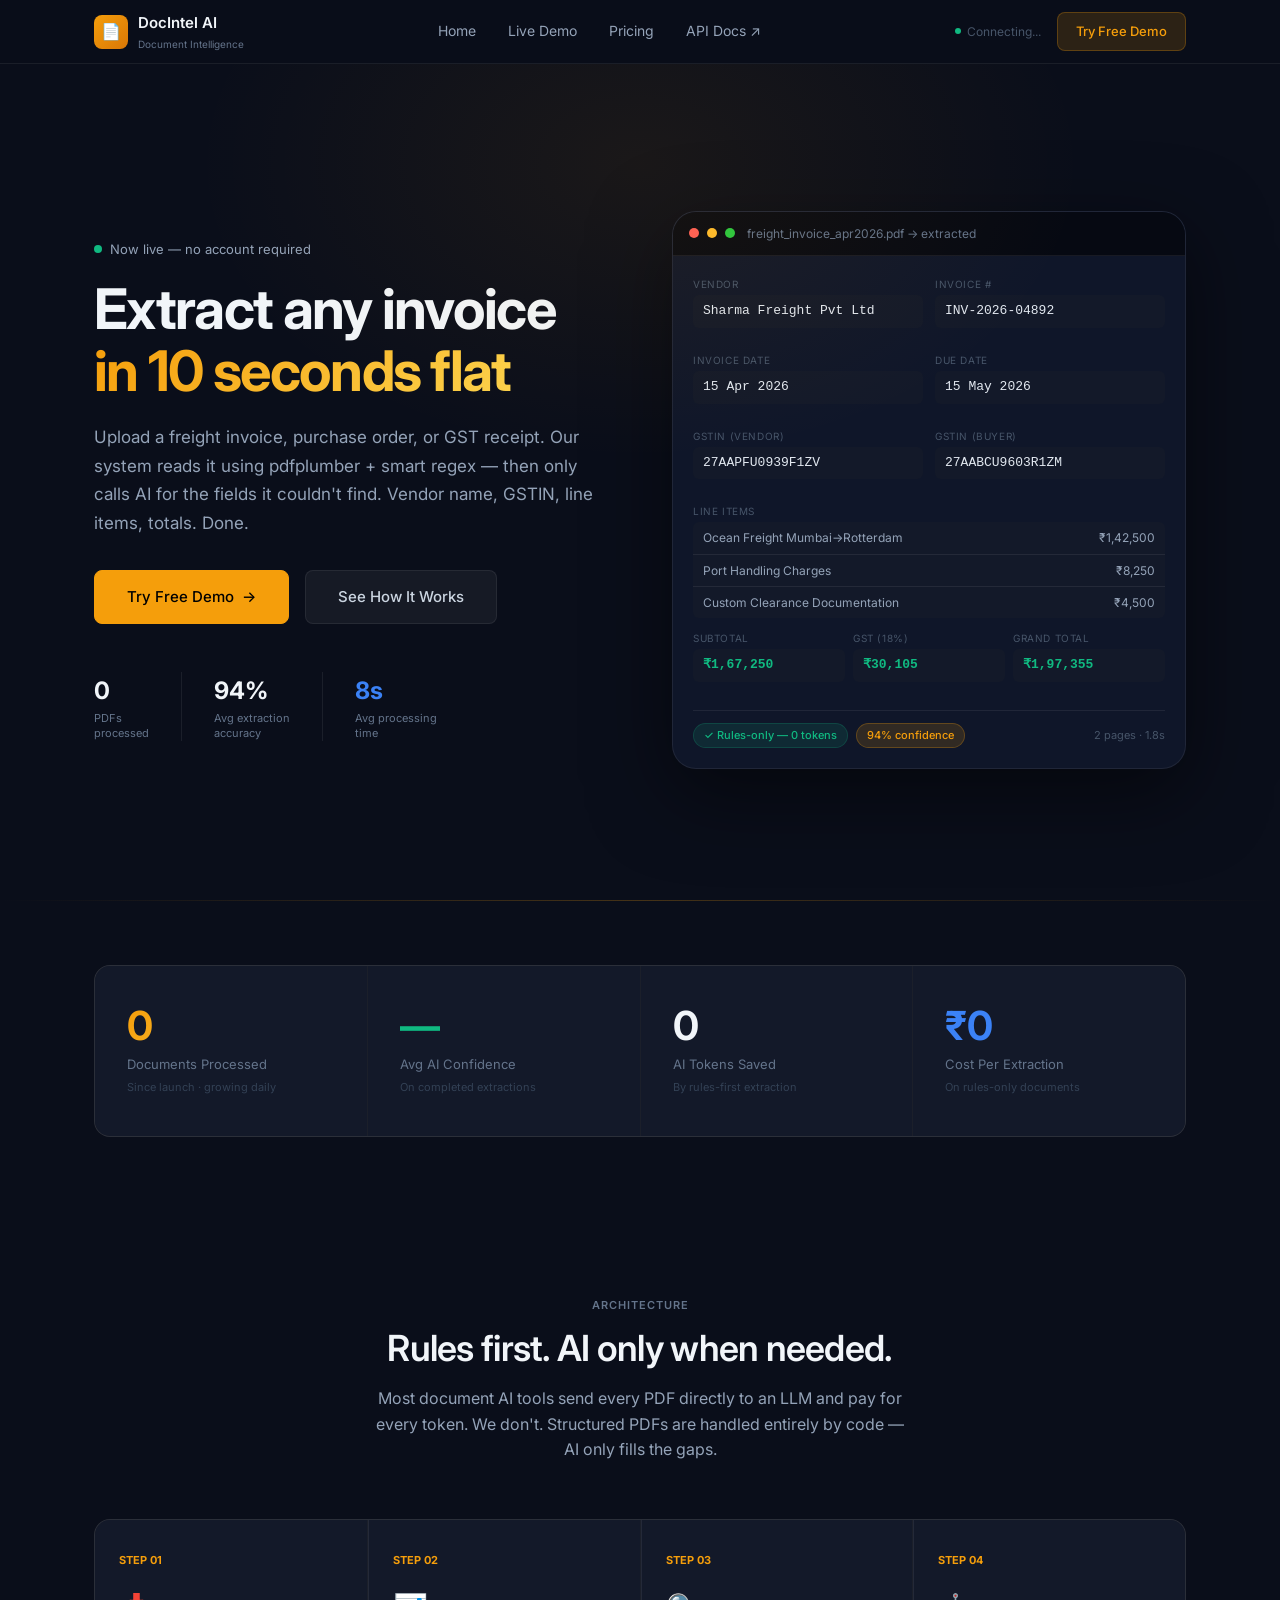
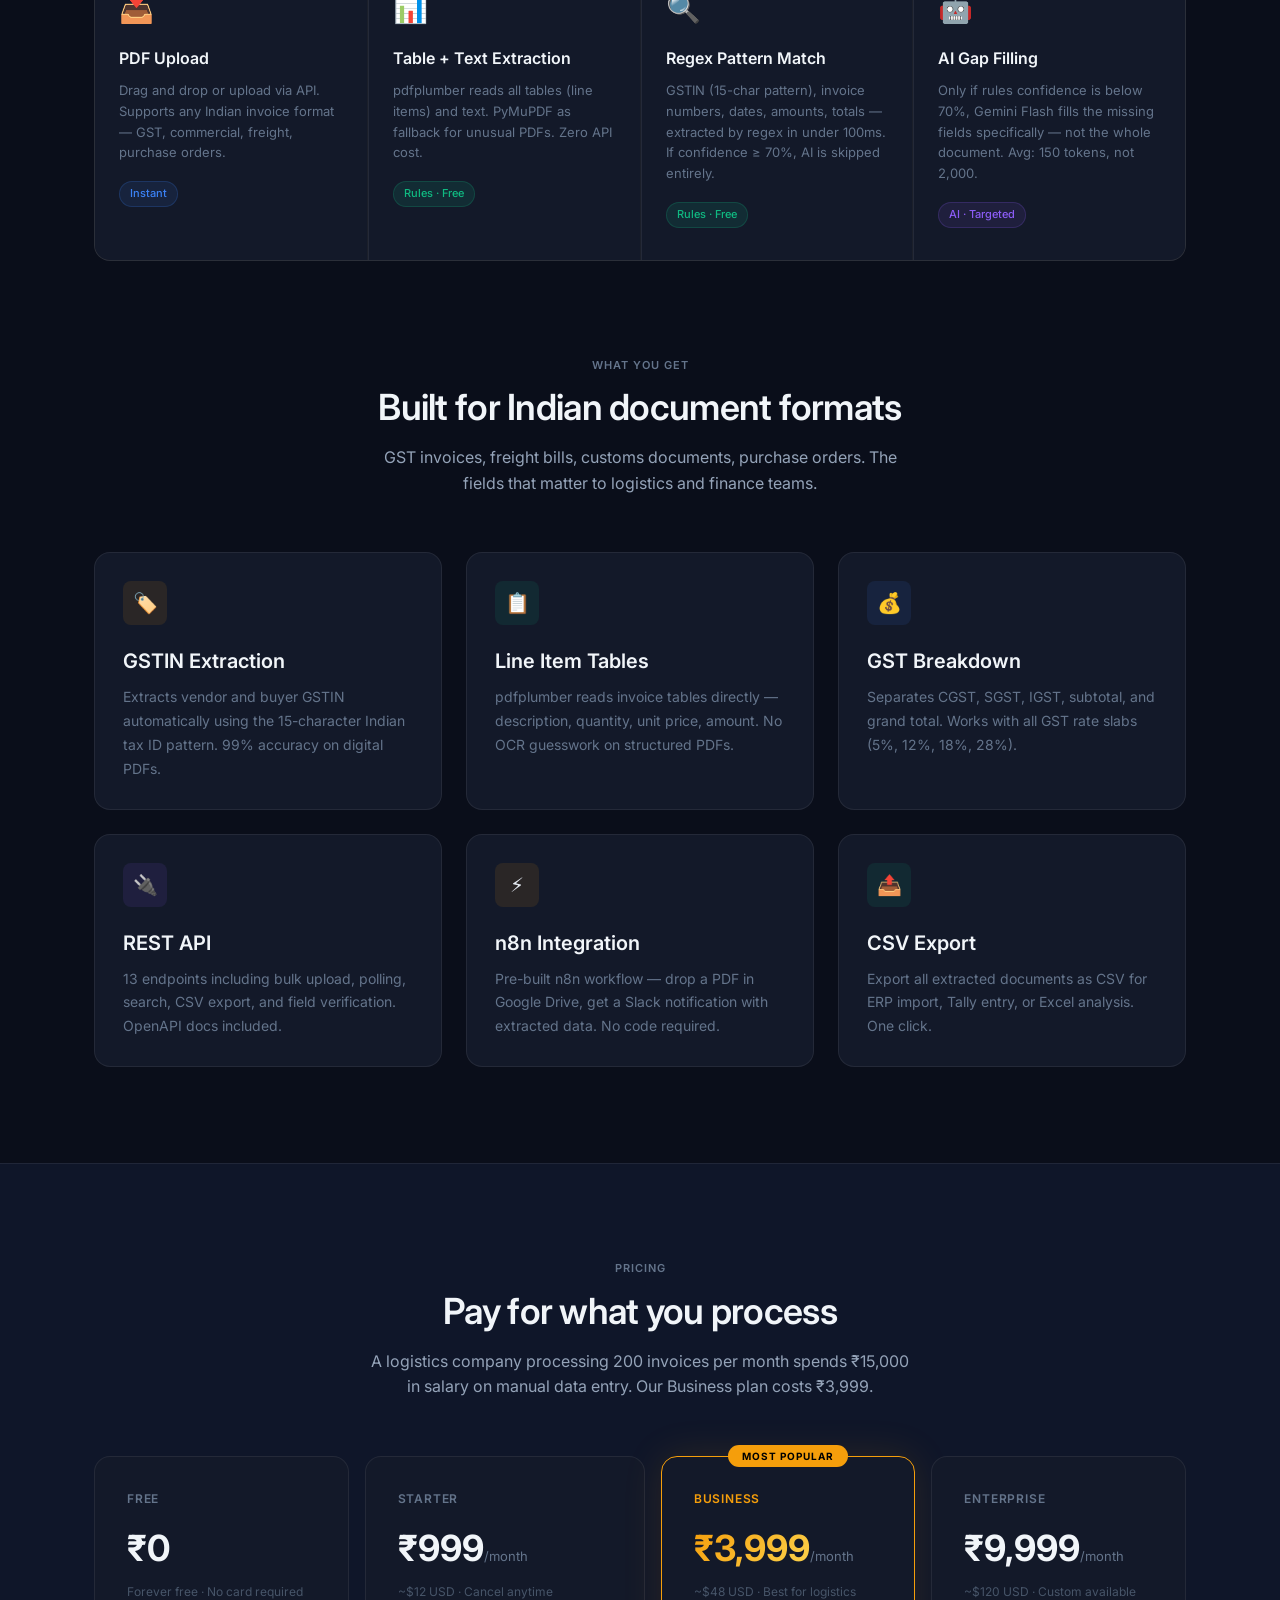
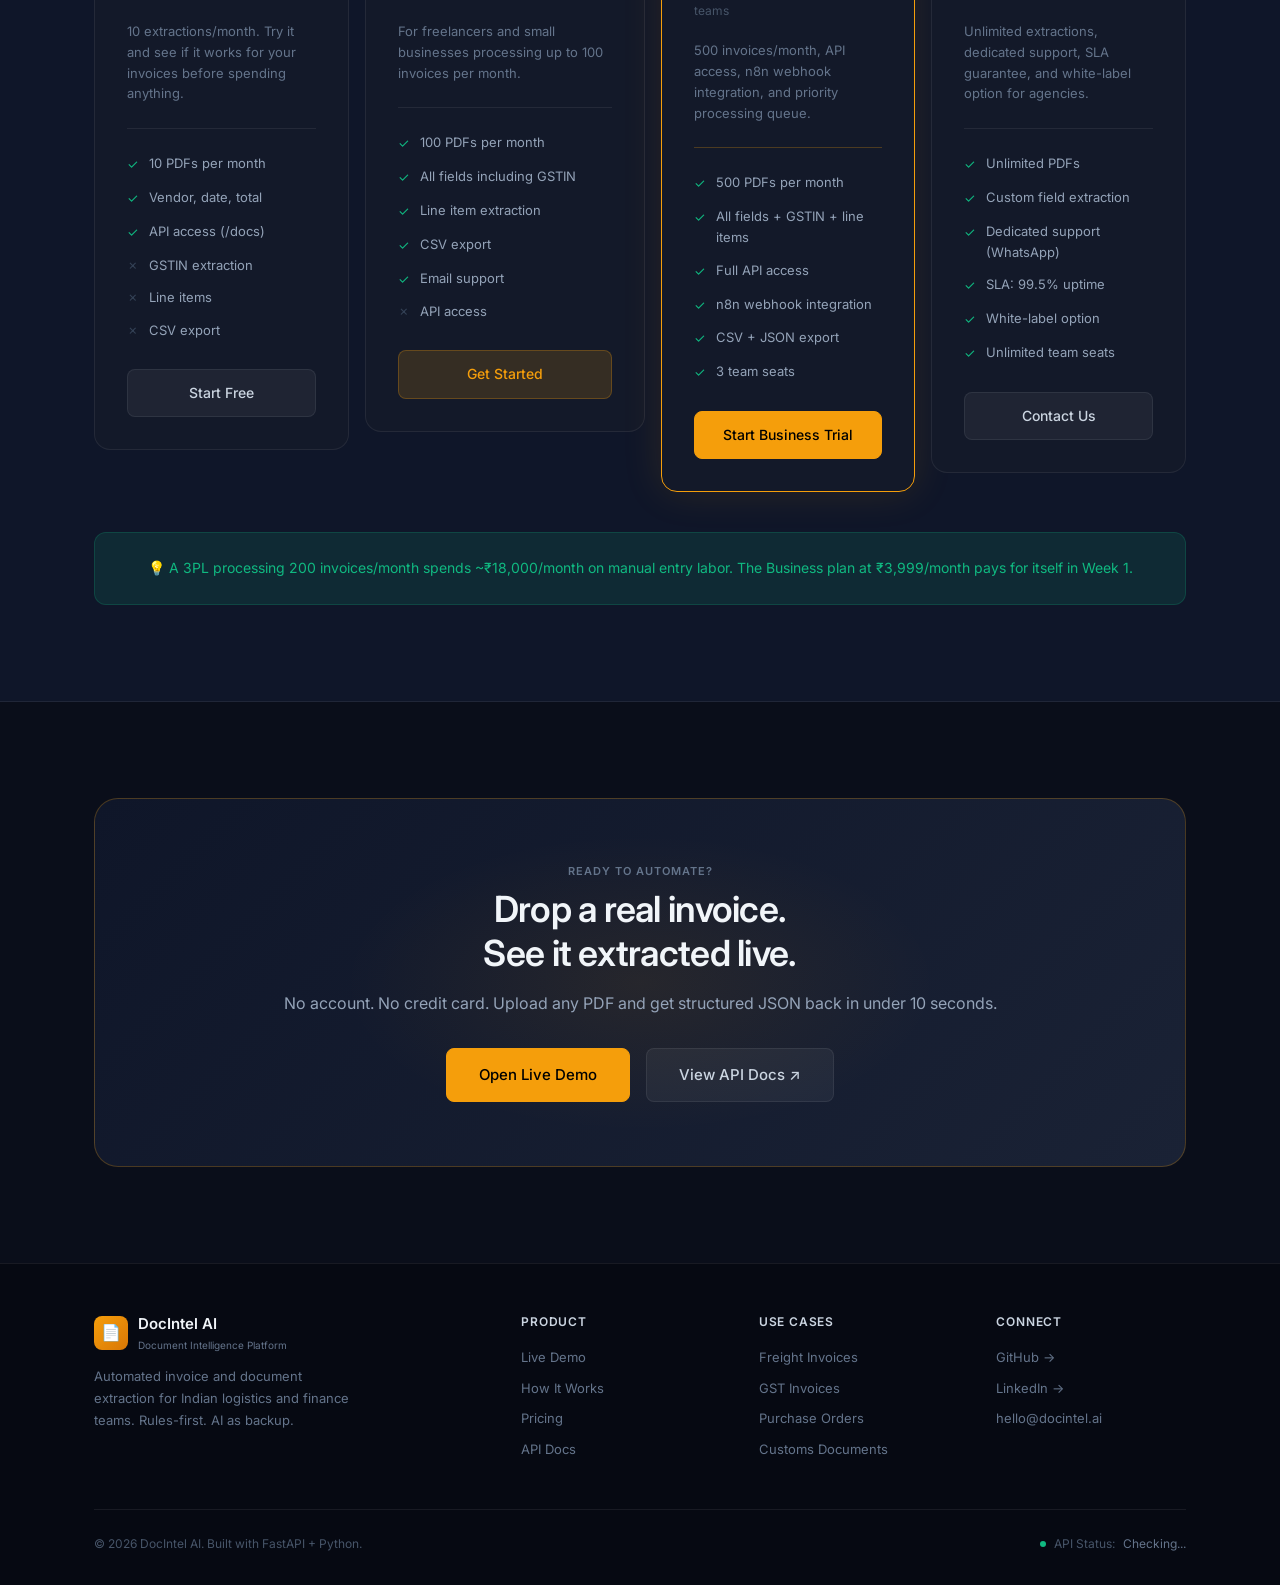
==== index.html @ 55f7cc2c "Initial commit" ====
<!DOCTYPE html>
<html lang="en">
<head>
  <meta charset="UTF-8">
  <meta name="viewport" content="width=device-width, initial-scale=1.0">
  <title>DocIntel AI — Automated Invoice & Document Intelligence for India</title>
  <meta name="description" content="Upload any PDF invoice. AI extracts vendor, invoice number, GST, amounts, and line items in under 10 seconds. Built for Indian logistics and finance teams.">
  <link rel="preconnect" href="https://fonts.googleapis.com">
  <link rel="stylesheet" href="https://fonts.googleapis.com/css2?family=Inter:wght@400;500;600;700&display=swap">
  <link rel="stylesheet" href="css/main.css">
  <style>
    /* ── Hero ────────────────────────────────────────────────────────────────── */
    .hero {
      min-height: calc(100vh - var(--nav-h));
      display: flex; align-items: center;
      padding: 5rem 0 4rem;
      position: relative; overflow: hidden;
    }
    .hero::before {
      content: '';
      position: absolute; top: -200px; left: 50%; transform: translateX(-50%);
      width: 900px; height: 600px;
      background: radial-gradient(ellipse, rgba(245,158,11,0.07) 0%, transparent 70%);
      pointer-events: none;
    }
    .hero-grid { display: grid; grid-template-columns: 1fr 1fr; gap: 4rem; align-items: center; }
    .hero-eyebrow { display: flex; align-items: center; gap: 8px; margin-bottom: 1.25rem; }
    .hero-eyebrow-dot { width: 8px; height: 8px; border-radius: 50%; background: var(--green-500); animation: pulse 2s infinite; }
    .hero-eyebrow-text { font-size: 13px; color: var(--text-400); }
    .hero h1 { margin-bottom: 1.25rem; }
    .hero p { font-size: 17px; color: var(--text-400); margin-bottom: 2rem; line-height: 1.7; }
    .hero-ctas { display: flex; gap: 1rem; align-items: center; margin-bottom: 3rem; }
    .hero-proof { display: flex; gap: 2rem; }
    .hero-proof-item { display: flex; align-items: center; gap: 8px; }
    .hero-proof-val { font-size: 1.5rem; font-weight: 700; color: var(--text-100); }
    .hero-proof-label { font-size: 11px; color: var(--text-500); line-height: 1.4; }

    /* ── Preview card ────────────────────────────────────────────────────────── */
    .preview-card {
      background: var(--navy-800);
      border: 1px solid var(--border);
      border-radius: var(--r-xl);
      overflow: hidden;
      box-shadow: 0 24px 80px rgba(0,0,0,0.5);
    }
    .preview-header {
      background: var(--navy-950);
      padding: 0.75rem 1rem;
      display: flex; align-items: center; gap: 8px;
      border-bottom: 1px solid var(--border);
    }
    .preview-dot { width: 10px; height: 10px; border-radius: 50%; }
    .preview-title { font-size: 12px; color: var(--text-500); margin-left: 4px; }
    .preview-body { padding: 1.25rem; }
    .preview-field { margin-bottom: 0.75rem; }
    .preview-key { font-size: 10px; color: var(--text-600); text-transform: uppercase; letter-spacing: 0.6px; margin-bottom: 3px; }
    .preview-val { font-size: 13px; color: var(--text-200); background: var(--navy-700); padding: 6px 10px; border-radius: 6px; font-family: var(--font-mono); }
    .preview-val.amount { color: var(--green-500); font-weight: 600; }
    .preview-source {
      margin-top: 1rem; padding-top: 0.75rem; border-top: 1px solid var(--border);
      display: flex; align-items: center; justify-content: space-between;
      font-size: 11px; color: var(--text-600);
    }

    /* ── How it works ────────────────────────────────────────────────────────── */
    .steps { display: grid; grid-template-columns: repeat(4, 1fr); gap: 1px; background: var(--border); border: 1px solid var(--border); border-radius: var(--r-lg); overflow: hidden; }
    .step { background: var(--navy-700); padding: 2rem 1.5rem; position: relative; }
    .step-num { font-size: 11px; font-weight: 700; color: var(--gold-500); margin-bottom: 1rem; }
    .step-icon { font-size: 1.75rem; margin-bottom: 1rem; }
    .step h4 { margin-bottom: 0.5rem; }
    .step p { font-size: 13px; color: var(--text-500); line-height: 1.6; }
    .step-tag { margin-top: 1rem; }

    /* ── Live numbers ────────────────────────────────────────────────────────── */
    .numbers-grid { display: grid; grid-template-columns: repeat(4, 1fr); gap: 1px; background: var(--border); border: 1px solid var(--border); border-radius: var(--r-lg); overflow: hidden; }
    .number-item { background: var(--navy-700); padding: 2.5rem 2rem; }
    .number-val { font-size: 2.5rem; font-weight: 700; color: var(--text-100); line-height: 1; margin-bottom: 0.5rem; }
    .number-label { font-size: 13px; color: var(--text-500); }
    .number-sub { font-size: 11px; color: var(--text-700); margin-top: 4px; }

    /* ── Features ────────────────────────────────────────────────────────────── */
    .feature-card {
      background: var(--navy-700);
      border: 1px solid var(--border);
      border-radius: var(--r-lg);
      padding: 1.75rem;
      transition: border-color 0.2s, transform 0.2s;
    }
    .feature-card:hover { border-color: var(--border-gold); transform: translateY(-3px); }
    .feature-icon { width: 44px; height: 44px; border-radius: var(--r-sm); display: flex; align-items: center; justify-content: center; font-size: 20px; margin-bottom: 1.25rem; }
    .feature-card h3 { margin-bottom: 0.5rem; }
    .feature-card p { font-size: 14px; color: var(--text-500); line-height: 1.7; }

    /* ── Pricing ────────────────────────────────────────────────────────────── */
    .pricing-grid { display: grid; grid-template-columns: 1fr 1.1fr 1fr 1fr; gap: 1rem; align-items: start; }
    .pricing-card {
      background: var(--navy-700);
      border: 1px solid var(--border);
      border-radius: var(--r-lg);
      padding: 2rem;
      position: relative;
    }
    .pricing-card.featured {
      border-color: var(--gold-500);
      box-shadow: 0 0 40px rgba(245,158,11,0.12);
    }
    .pricing-popular {
      position: absolute; top: -12px; left: 50%; transform: translateX(-50%);
      background: var(--gold-500); color: #000;
      font-size: 10px; font-weight: 700; letter-spacing: 1px; text-transform: uppercase;
      padding: 3px 14px; border-radius: 20px;
    }
    .pricing-tier { font-size: 12px; font-weight: 600; color: var(--text-500); text-transform: uppercase; letter-spacing: 0.8px; margin-bottom: 0.75rem; }
    .pricing-price { margin-bottom: 0.25rem; }
    .pricing-amount { font-size: 2.25rem; font-weight: 700; color: var(--text-100); }
    .pricing-period { font-size: 13px; color: var(--text-500); }
    .pricing-usd { font-size: 12px; color: var(--text-600); margin-bottom: 1.25rem; }
    .pricing-desc { font-size: 13px; color: var(--text-500); margin-bottom: 1.5rem; line-height: 1.6; }
    .pricing-divider { height: 1px; background: var(--border); margin-bottom: 1.5rem; }
    .pricing-features { margin-bottom: 1.75rem; }
    .pricing-feature { display: flex; align-items: flex-start; gap: 10px; font-size: 13px; color: var(--text-400); margin-bottom: 0.75rem; }
    .check { color: var(--green-500); flex-shrink: 0; margin-top: 1px; }
    .cross { color: var(--text-700); flex-shrink: 0; }

    /* ── CTA Banner ──────────────────────────────────────────────────────────── */
    .cta-banner {
      background: linear-gradient(135deg, var(--navy-800), var(--navy-600));
      border: 1px solid var(--border-gold);
      border-radius: var(--r-xl);
      padding: 4rem;
      text-align: center;
      position: relative; overflow: hidden;
    }
    .cta-banner::before {
      content: '';
      position: absolute; top: 50%; left: 50%; transform: translate(-50%,-50%);
      width: 600px; height: 300px;
      background: radial-gradient(ellipse, rgba(245,158,11,0.08) 0%, transparent 70%);
    }
  </style>
</head>
<body>

<script src="js/api.js"></script>
<script src="js/nav.js"></script>
<script>initNav();</script>

<!-- ── HERO ──────────────────────────────────────────────────────────────────── -->
<section class="hero">
  <div class="container">
    <div class="hero-grid">
      <div>
        <div class="hero-eyebrow">
          <div class="hero-eyebrow-dot"></div>
          <span class="hero-eyebrow-text">Now live — no account required</span>
        </div>

        <h1 class="h1">
          Extract any invoice<br>
          <span class="grad-gold">in 10 seconds flat</span>
        </h1>

        <p>Upload a freight invoice, purchase order, or GST receipt. Our system reads it using pdfplumber + smart regex — then only calls AI for the fields it couldn't find. Vendor name, GSTIN, line items, totals. Done.</p>

        <div class="hero-ctas">
          <a href="demo.html" class="btn btn-primary btn-lg">
            <span>Try Free Demo</span>
            <span>→</span>
          </a>
          <a href="#how-it-works" class="btn btn-secondary btn-lg">See How It Works</a>
        </div>

        <div class="hero-proof">
          <div class="hero-proof-item">
            <div>
              <div class="hero-proof-val text-gold" id="stat-docs">—</div>
              <div class="hero-proof-label">PDFs<br>processed</div>
            </div>
          </div>
          <div class="hero-proof-item" style="padding-left:2rem;border-left:1px solid var(--border);">
            <div>
              <div class="hero-proof-val text-green" id="stat-conf">94%</div>
              <div class="hero-proof-label">Avg extraction<br>accuracy</div>
            </div>
          </div>
          <div class="hero-proof-item" style="padding-left:2rem;border-left:1px solid var(--border);">
            <div>
              <div class="hero-proof-val" style="color:var(--blue-500)">8s</div>
              <div class="hero-proof-label">Avg processing<br>time</div>
            </div>
          </div>
        </div>
      </div>

      <!-- Preview Card -->
      <div>
        <div class="preview-card">
          <div class="preview-header">
            <div class="preview-dot" style="background:#FF5F57"></div>
            <div class="preview-dot" style="background:#FEBC2E"></div>
            <div class="preview-dot" style="background:#28C840"></div>
            <span class="preview-title">freight_invoice_apr2026.pdf → extracted</span>
          </div>
          <div class="preview-body">
            <div style="display:grid;grid-template-columns:1fr 1fr;gap:0.75rem;margin-bottom:0.75rem;">
              <div class="preview-field">
                <div class="preview-key">Vendor</div>
                <div class="preview-val">Sharma Freight Pvt Ltd</div>
              </div>
              <div class="preview-field">
                <div class="preview-key">Invoice #</div>
                <div class="preview-val">INV-2026-04892</div>
              </div>
              <div class="preview-field">
                <div class="preview-key">Invoice Date</div>
                <div class="preview-val">15 Apr 2026</div>
              </div>
              <div class="preview-field">
                <div class="preview-key">Due Date</div>
                <div class="preview-val">15 May 2026</div>
              </div>
              <div class="preview-field">
                <div class="preview-key">GSTIN (Vendor)</div>
                <div class="preview-val">27AAPFU0939F1ZV</div>
              </div>
              <div class="preview-field">
                <div class="preview-key">GSTIN (Buyer)</div>
                <div class="preview-val">27AABCU9603R1ZM</div>
              </div>
            </div>
            <div class="preview-field">
              <div class="preview-key">Line Items</div>
              <div style="background:var(--navy-700);border-radius:6px;overflow:hidden;">
                <div style="padding:6px 10px;border-bottom:1px solid var(--border);display:flex;justify-content:space-between;font-size:12px;color:var(--text-400);">
                  <span>Ocean Freight Mumbai→Rotterdam</span><span>₹1,42,500</span>
                </div>
                <div style="padding:6px 10px;border-bottom:1px solid var(--border);display:flex;justify-content:space-between;font-size:12px;color:var(--text-400);">
                  <span>Port Handling Charges</span><span>₹8,250</span>
                </div>
                <div style="padding:6px 10px;display:flex;justify-content:space-between;font-size:12px;color:var(--text-400);">
                  <span>Custom Clearance Documentation</span><span>₹4,500</span>
                </div>
              </div>
            </div>
            <div style="display:grid;grid-template-columns:1fr 1fr 1fr;gap:0.5rem;margin-top:0.75rem;">
              <div class="preview-field">
                <div class="preview-key">Subtotal</div>
                <div class="preview-val amount">₹1,67,250</div>
              </div>
              <div class="preview-field">
                <div class="preview-key">GST (18%)</div>
                <div class="preview-val amount">₹30,105</div>
              </div>
              <div class="preview-field">
                <div class="preview-key">Grand Total</div>
                <div class="preview-val amount">₹1,97,355</div>
              </div>
            </div>
            <div class="preview-source">
              <div style="display:flex;gap:8px;">
                <span class="badge badge-green">✓ Rules-only — 0 tokens</span>
                <span class="badge badge-gold">94% confidence</span>
              </div>
              <span>2 pages · 1.8s</span>
            </div>
          </div>
        </div>
      </div>
    </div>
  </div>
</section>

<div class="divider-gold"></div>

<!-- ── LIVE NUMBERS ───────────────────────────────────────────────────────────── -->
<section class="section-sm">
  <div class="container">
    <div class="numbers-grid">
      <div class="number-item">
        <div class="number-val grad-gold" id="n-docs">0</div>
        <div class="number-label">Documents Processed</div>
        <div class="number-sub">Since launch · growing daily</div>
      </div>
      <div class="number-item">
        <div class="number-val" style="color:var(--green-500)" id="n-conf">—</div>
        <div class="number-label">Avg AI Confidence</div>
        <div class="number-sub">On completed extractions</div>
      </div>
      <div class="number-item">
        <div class="number-val" id="n-tokens">0</div>
        <div class="number-label">AI Tokens Saved</div>
        <div class="number-sub">By rules-first extraction</div>
      </div>
      <div class="number-item">
        <div class="number-val" style="color:var(--blue-500)">₹0</div>
        <div class="number-label">Cost Per Extraction</div>
        <div class="number-sub">On rules-only documents</div>
      </div>
    </div>
  </div>
</section>

<!-- ── HOW IT WORKS ──────────────────────────────────────────────────────────── -->
<section class="section" id="how-it-works">
  <div class="container">
    <div class="section-header">
      <div class="label">Architecture</div>
      <h2 class="h2">Rules first. AI only when needed.</h2>
      <p>Most document AI tools send every PDF directly to an LLM and pay for every token. We don't. Structured PDFs are handled entirely by code — AI only fills the gaps.</p>
    </div>

    <div class="steps">
      <div class="step">
        <div class="step-num">STEP 01</div>
        <div class="step-icon">📥</div>
        <h4 class="h4">PDF Upload</h4>
        <p>Drag and drop or upload via API. Supports any Indian invoice format — GST, commercial, freight, purchase orders.</p>
        <div class="step-tag"><span class="badge badge-blue">Instant</span></div>
      </div>
      <div class="step" style="border-left:1px solid var(--border);">
        <div class="step-num">STEP 02</div>
        <div class="step-icon">📊</div>
        <h4 class="h4">Table + Text Extraction</h4>
        <p>pdfplumber reads all tables (line items) and text. PyMuPDF as fallback for unusual PDFs. Zero API cost.</p>
        <div class="step-tag"><span class="badge badge-green">Rules · Free</span></div>
      </div>
      <div class="step" style="border-left:1px solid var(--border);">
        <div class="step-num">STEP 03</div>
        <div class="step-icon">🔍</div>
        <h4 class="h4">Regex Pattern Match</h4>
        <p>GSTIN (15-char pattern), invoice numbers, dates, amounts, totals — extracted by regex in under 100ms. If confidence ≥ 70%, AI is skipped entirely.</p>
        <div class="step-tag"><span class="badge badge-green">Rules · Free</span></div>
      </div>
      <div class="step" style="border-left:1px solid var(--border);">
        <div class="step-num">STEP 04</div>
        <div class="step-icon">🤖</div>
        <h4 class="h4">AI Gap Filling</h4>
        <p>Only if rules confidence is below 70%, Gemini Flash fills the missing fields specifically — not the whole document. Avg: 150 tokens, not 2,000.</p>
        <div class="step-tag"><span class="badge badge-purple">AI · Targeted</span></div>
      </div>
    </div>
  </div>
</section>

<!-- ── FEATURES ──────────────────────────────────────────────────────────────── -->
<section class="section" style="padding-top:0;">
  <div class="container">
    <div class="section-header">
      <div class="label">What you get</div>
      <h2 class="h2">Built for Indian document formats</h2>
      <p>GST invoices, freight bills, customs documents, purchase orders. The fields that matter to logistics and finance teams.</p>
    </div>

    <div class="grid-3">
      <div class="feature-card">
        <div class="feature-icon" style="background:rgba(245,158,11,0.1);">🏷️</div>
        <h3 class="h3">GSTIN Extraction</h3>
        <p>Extracts vendor and buyer GSTIN automatically using the 15-character Indian tax ID pattern. 99% accuracy on digital PDFs.</p>
      </div>
      <div class="feature-card">
        <div class="feature-icon" style="background:rgba(16,185,129,0.1);">📋</div>
        <h3 class="h3">Line Item Tables</h3>
        <p>pdfplumber reads invoice tables directly — description, quantity, unit price, amount. No OCR guesswork on structured PDFs.</p>
      </div>
      <div class="feature-card">
        <div class="feature-icon" style="background:rgba(59,130,246,0.1);">💰</div>
        <h3 class="h3">GST Breakdown</h3>
        <p>Separates CGST, SGST, IGST, subtotal, and grand total. Works with all GST rate slabs (5%, 12%, 18%, 28%).</p>
      </div>
      <div class="feature-card">
        <div class="feature-icon" style="background:rgba(139,92,246,0.1);">🔌</div>
        <h3 class="h3">REST API</h3>
        <p>13 endpoints including bulk upload, polling, search, CSV export, and field verification. OpenAPI docs included.</p>
      </div>
      <div class="feature-card">
        <div class="feature-icon" style="background:rgba(245,158,11,0.1);">⚡</div>
        <h3 class="h3">n8n Integration</h3>
        <p>Pre-built n8n workflow — drop a PDF in Google Drive, get a Slack notification with extracted data. No code required.</p>
      </div>
      <div class="feature-card">
        <div class="feature-icon" style="background:rgba(16,185,129,0.1);">📤</div>
        <h3 class="h3">CSV Export</h3>
        <p>Export all extracted documents as CSV for ERP import, Tally entry, or Excel analysis. One click.</p>
      </div>
    </div>
  </div>
</section>

<!-- ── PRICING ───────────────────────────────────────────────────────────────── -->
<section class="section" id="pricing" style="background:var(--navy-800);border-top:1px solid var(--border);border-bottom:1px solid var(--border);">
  <div class="container">
    <div class="section-header">
      <div class="label">Pricing</div>
      <h2 class="h2">Pay for what you process</h2>
      <p>A logistics company processing 200 invoices per month spends ₹15,000 in salary on manual data entry. Our Business plan costs ₹3,999.</p>
    </div>

    <div class="pricing-grid">
      <!-- Free -->
      <div class="pricing-card">
        <div class="pricing-tier">Free</div>
        <div class="pricing-price"><span class="pricing-amount">₹0</span></div>
        <div class="pricing-usd">Forever free · No card required</div>
        <div class="pricing-desc">10 extractions/month. Try it and see if it works for your invoices before spending anything.</div>
        <div class="pricing-divider"></div>
        <div class="pricing-features">
          <div class="pricing-feature"><span class="check">✓</span> 10 PDFs per month</div>
          <div class="pricing-feature"><span class="check">✓</span> Vendor, date, total</div>
          <div class="pricing-feature"><span class="check">✓</span> API access (/docs)</div>
          <div class="pricing-feature"><span class="cross">✗</span> GSTIN extraction</div>
          <div class="pricing-feature"><span class="cross">✗</span> Line items</div>
          <div class="pricing-feature"><span class="cross">✗</span> CSV export</div>
        </div>
        <a href="demo.html" class="btn btn-secondary" style="width:100%;justify-content:center;">Start Free</a>
      </div>

      <!-- Starter -->
      <div class="pricing-card">
        <div class="pricing-tier">Starter</div>
        <div class="pricing-price"><span class="pricing-amount">₹999</span><span class="pricing-period">/month</span></div>
        <div class="pricing-usd">~$12 USD · Cancel anytime</div>
        <div class="pricing-desc">For freelancers and small businesses processing up to 100 invoices per month.</div>
        <div class="pricing-divider"></div>
        <div class="pricing-features">
          <div class="pricing-feature"><span class="check">✓</span> 100 PDFs per month</div>
          <div class="pricing-feature"><span class="check">✓</span> All fields including GSTIN</div>
          <div class="pricing-feature"><span class="check">✓</span> Line item extraction</div>
          <div class="pricing-feature"><span class="check">✓</span> CSV export</div>
          <div class="pricing-feature"><span class="check">✓</span> Email support</div>
          <div class="pricing-feature"><span class="cross">✗</span> API access</div>
        </div>
        <a href="demo.html" class="btn btn-outline-gold" style="width:100%;justify-content:center;">Get Started</a>
      </div>

      <!-- Business — featured -->
      <div class="pricing-card featured">
        <div class="pricing-popular">MOST POPULAR</div>
        <div class="pricing-tier" style="color:var(--gold-500);">Business</div>
        <div class="pricing-price"><span class="pricing-amount grad-gold">₹3,999</span><span class="pricing-period">/month</span></div>
        <div class="pricing-usd">~$48 USD · Best for logistics teams</div>
        <div class="pricing-desc">500 invoices/month, API access, n8n webhook integration, and priority processing queue.</div>
        <div class="pricing-divider" style="background:var(--border-gold);"></div>
        <div class="pricing-features">
          <div class="pricing-feature"><span class="check">✓</span> 500 PDFs per month</div>
          <div class="pricing-feature"><span class="check">✓</span> All fields + GSTIN + line items</div>
          <div class="pricing-feature"><span class="check">✓</span> Full API access</div>
          <div class="pricing-feature"><span class="check">✓</span> n8n webhook integration</div>
          <div class="pricing-feature"><span class="check">✓</span> CSV + JSON export</div>
          <div class="pricing-feature"><span class="check">✓</span> 3 team seats</div>
        </div>
        <a href="demo.html" class="btn btn-primary" style="width:100%;justify-content:center;">Start Business Trial</a>
      </div>

      <!-- Enterprise -->
      <div class="pricing-card">
        <div class="pricing-tier">Enterprise</div>
        <div class="pricing-price"><span class="pricing-amount">₹9,999</span><span class="pricing-period">/month</span></div>
        <div class="pricing-usd">~$120 USD · Custom available</div>
        <div class="pricing-desc">Unlimited extractions, dedicated support, SLA guarantee, and white-label option for agencies.</div>
        <div class="pricing-divider"></div>
        <div class="pricing-features">
          <div class="pricing-feature"><span class="check">✓</span> Unlimited PDFs</div>
          <div class="pricing-feature"><span class="check">✓</span> Custom field extraction</div>
          <div class="pricing-feature"><span class="check">✓</span> Dedicated support (WhatsApp)</div>
          <div class="pricing-feature"><span class="check">✓</span> SLA: 99.5% uptime</div>
          <div class="pricing-feature"><span class="check">✓</span> White-label option</div>
          <div class="pricing-feature"><span class="check">✓</span> Unlimited team seats</div>
        </div>
        <a href="mailto:hello@docintel.ai" class="btn btn-secondary" style="width:100%;justify-content:center;">Contact Us</a>
      </div>
    </div>

    <!-- ROI note -->
    <div style="text-align:center;margin-top:2.5rem;padding:1.5rem;background:var(--green-dim);border:1px solid rgba(16,185,129,0.2);border-radius:var(--r-md);">
      <p style="font-size:14px;color:var(--green-500);">
        💡 A 3PL processing 200 invoices/month spends ~₹18,000/month on manual entry labor.
        The Business plan at ₹3,999/month pays for itself in Week 1.
      </p>
    </div>
  </div>
</section>

<!-- ── CTA ───────────────────────────────────────────────────────────────────── -->
<section class="section">
  <div class="container">
    <div class="cta-banner">
      <div style="position:relative;z-index:1;">
        <div class="label mb-1">Ready to automate?</div>
        <h2 class="h2 mb-2">Drop a real invoice.<br>See it extracted live.</h2>
        <p style="color:var(--text-400);margin-bottom:2rem;font-size:16px;">No account. No credit card. Upload any PDF and get structured JSON back in under 10 seconds.</p>
        <div style="display:flex;gap:1rem;justify-content:center;flex-wrap:wrap;">
          <a href="demo.html" class="btn btn-primary btn-lg">Open Live Demo</a>
          <a href="https://doc-intelligence-api-tubh.onrender.com/docs" target="_blank" class="btn btn-secondary btn-lg">View API Docs ↗</a>
        </div>
      </div>
    </div>
  </div>
</section>

<!-- ── FOOTER ────────────────────────────────────────────────────────────────── -->
<footer>
  <div class="container">
    <div class="footer-grid">
      <div class="footer-brand">
        <div class="nav-logo">
          <div class="nav-logo-icon">📄</div>
          <div>
            <div class="nav-logo-name">DocIntel AI</div>
            <div class="nav-logo-tag">Document Intelligence Platform</div>
          </div>
        </div>
        <p>Automated invoice and document extraction for Indian logistics and finance teams. Rules-first. AI as backup.</p>
      </div>
      <div class="footer-col">
        <h5>Product</h5>
        <a href="demo.html">Live Demo</a>
        <a href="#how-it-works">How It Works</a>
        <a href="pricing.html">Pricing</a>
        <a href="https://doc-intelligence-api-tubh.onrender.com/docs" target="_blank">API Docs</a>
      </div>
      <div class="footer-col">
        <h5>Use Cases</h5>
        <a href="#">Freight Invoices</a>
        <a href="#">GST Invoices</a>
        <a href="#">Purchase Orders</a>
        <a href="#">Customs Documents</a>
      </div>
      <div class="footer-col">
        <h5>Connect</h5>
        <a href="https://github.com/YOUR_USERNAME/ai-document-intelligence" target="_blank">GitHub →</a>
        <a href="https://linkedin.com/in/YOUR_PROFILE" target="_blank">LinkedIn →</a>
        <a href="mailto:hello@docintel.ai">hello@docintel.ai</a>
      </div>
    </div>
    <div class="footer-bottom">
      <span>© 2026 DocIntel AI. Built with FastAPI + Python.</span>
      <span style="display:flex;align-items:center;gap:8px;">
        <span class="status-dot pulsing"></span>
        API Status: <span class="js-api-status" style="color:var(--text-500)">Checking...</span>
      </span>
    </div>
  </div>
</footer>

<script>
  // Load live stats from backend
  async function loadStats() {
    try {
      const stats = await DocAPI.fetchStats();
      const total = stats.total_documents || 0;
      const conf = stats.avg_ai_confidence ? Math.round(stats.avg_ai_confidence * 100) + '%' : '94%';
      const saved = total > 0 ? Math.round(total * 1700).toLocaleString() : '0';

      document.getElementById('stat-docs').textContent = total > 0 ? total.toLocaleString() : '0';
      document.getElementById('stat-conf').textContent = conf;
      document.getElementById('n-docs').textContent = total > 0 ? total.toLocaleString() : '0';
      document.getElementById('n-conf').textContent = conf;
      document.getElementById('n-tokens').textContent = saved;
    } catch(e) {
      // Backend not ready yet — show defaults
      document.getElementById('stat-docs').textContent = '0';
    }
  }

  // Animate numbers on scroll
  const observer = new IntersectionObserver((entries) => {
    entries.forEach(e => { if (e.isIntersecting) loadStats(); });
  }, { threshold: 0.1 });
  document.querySelectorAll('.numbers-grid').forEach(el => observer.observe(el));
</script>

</body>
</html>
---- css/main.css ----
/* ─────────────────────────────────────────────────────────────────────────────
   DocIntel AI — Design System
   Color tokens, typography, components, utilities.
   All four pages import this one file.
───────────────────────────────────────────────────────────────────────────── */

/* ── CSS Variables ─────────────────────────────────────────────────────────── */
:root {
  /* Brand colors */
  --navy-950:   #060912;
  --navy-900:   #0A0E1A;
  --navy-800:   #0F1629;
  --navy-700:   #131929;
  --navy-600:   #1A2235;
  --navy-500:   #1E293B;
  --navy-400:   #263348;

  --gold-500:   #F59E0B;
  --gold-400:   #FBBF24;
  --gold-300:   #FCD34D;
  --gold-glow:  rgba(245,158,11,0.15);

  --teal-500:   #0D9488;
  --teal-400:   #14B8A6;
  --green-500:  #10B981;
  --green-dim:  rgba(16,185,129,0.12);

  --blue-500:   #3B82F6;
  --purple-500: #8B5CF6;
  --red-500:    #EF4444;

  --text-100:   #F1F5F9;
  --text-200:   #E2E8F0;
  --text-300:   #CBD5E1;
  --text-400:   #94A3B8;
  --text-500:   #64748B;
  --text-600:   #475569;
  --text-700:   #334155;
  --text-800:   #1E293B;

  --border:     rgba(255,255,255,0.07);
  --border-gold: rgba(245,158,11,0.25);

  /* Spacing */
  --max-w: 1140px;
  --nav-h: 64px;

  /* Radius */
  --r-sm: 8px;
  --r-md: 12px;
  --r-lg: 16px;
  --r-xl: 24px;

  /* Font */
  --font: 'Inter', system-ui, -apple-system, sans-serif;
  --font-mono: 'JetBrains Mono', 'Fira Code', monospace;
}

/* ── Reset ─────────────────────────────────────────────────────────────────── */
*, *::before, *::after { box-sizing: border-box; margin: 0; padding: 0; }
html { scroll-behavior: smooth; }
body {
  font-family: var(--font);
  background: var(--navy-900);
  color: var(--text-200);
  line-height: 1.6;
  -webkit-font-smoothing: antialiased;
}
a { color: inherit; text-decoration: none; }
img { display: block; max-width: 100%; }
button { cursor: pointer; font-family: var(--font); border: none; background: none; }
input, textarea, select { font-family: var(--font); }

/* ── Typography ────────────────────────────────────────────────────────────── */
.h1 { font-size: clamp(2rem, 5vw, 3.5rem); font-weight: 700; line-height: 1.1; letter-spacing: -0.03em; color: var(--text-100); }
.h2 { font-size: clamp(1.5rem, 3vw, 2.25rem); font-weight: 600; line-height: 1.2; letter-spacing: -0.02em; color: var(--text-100); }
.h3 { font-size: 1.25rem; font-weight: 600; color: var(--text-100); }
.h4 { font-size: 1rem; font-weight: 600; color: var(--text-100); }
.label { font-size: 11px; font-weight: 600; text-transform: uppercase; letter-spacing: 1px; color: var(--text-500); }
.mono { font-family: var(--font-mono); }

/* ── Layout ────────────────────────────────────────────────────────────────── */
.container { max-width: var(--max-w); margin: 0 auto; padding: 0 1.5rem; }
.section { padding: 6rem 0; }
.section-sm { padding: 4rem 0; }
.section-header { text-align: center; margin-bottom: 3.5rem; }
.section-header .label { margin-bottom: 0.75rem; }
.section-header .h2 { margin-bottom: 1rem; }
.section-header p { color: var(--text-400); max-width: 540px; margin: 0 auto; }

/* ── Navigation ────────────────────────────────────────────────────────────── */
.nav {
  position: sticky; top: 0; z-index: 1000;
  height: var(--nav-h);
  background: rgba(10,14,26,0.92);
  border-bottom: 1px solid var(--border);
  backdrop-filter: blur(12px);
  -webkit-backdrop-filter: blur(12px);
}
.nav-inner {
  max-width: var(--max-w); margin: 0 auto; padding: 0 1.5rem;
  height: 100%; display: flex; align-items: center; justify-content: space-between;
}
.nav-logo { display: flex; align-items: center; gap: 10px; }
.nav-logo-icon {
  width: 34px; height: 34px;
  background: linear-gradient(135deg, var(--gold-500), #D97706);
  border-radius: var(--r-sm);
  display: flex; align-items: center; justify-content: center;
  font-size: 16px;
}
.nav-logo-name { font-size: 15px; font-weight: 600; color: var(--text-100); }
.nav-logo-tag { font-size: 10px; color: var(--text-500); margin-top: 1px; }
.nav-links { display: flex; align-items: center; gap: 0.25rem; }
.nav-link {
  padding: 6px 14px; border-radius: var(--r-sm);
  font-size: 14px; color: var(--text-400);
  transition: color 0.15s, background 0.15s;
}
.nav-link:hover, .nav-link.active { color: var(--text-100); background: rgba(255,255,255,0.05); }
.nav-cta {
  padding: 8px 18px;
  background: var(--gold-glow);
  border: 1px solid var(--border-gold);
  border-radius: var(--r-sm);
  font-size: 13px; font-weight: 500; color: var(--gold-500);
  transition: all 0.15s;
}
.nav-cta:hover { background: rgba(245,158,11,0.22); }
.nav-status { display: flex; align-items: center; gap: 6px; font-size: 12px; color: var(--text-600); }
.status-dot { width: 6px; height: 6px; border-radius: 50%; background: var(--green-500); }
.status-dot.pulsing { animation: pulse 2s infinite; }
@keyframes pulse { 0%,100%{opacity:1} 50%{opacity:0.35} }

/* ── Buttons ────────────────────────────────────────────────────────────────── */
.btn {
  display: inline-flex; align-items: center; gap: 8px;
  padding: 12px 24px; border-radius: var(--r-sm);
  font-size: 14px; font-weight: 500;
  transition: all 0.15s; cursor: pointer;
}
.btn-primary {
  background: var(--gold-500); color: #000;
  border: 1px solid var(--gold-500);
}
.btn-primary:hover { background: var(--gold-400); box-shadow: 0 0 24px rgba(245,158,11,0.3); }
.btn-secondary {
  background: rgba(255,255,255,0.05);
  border: 1px solid var(--border);
  color: var(--text-300);
}
.btn-secondary:hover { background: rgba(255,255,255,0.08); border-color: rgba(255,255,255,0.12); }
.btn-outline-gold {
  background: var(--gold-glow);
  border: 1px solid var(--border-gold);
  color: var(--gold-500);
}
.btn-outline-gold:hover { background: rgba(245,158,11,0.22); }
.btn-lg { padding: 14px 32px; font-size: 15px; }
.btn-sm { padding: 8px 16px; font-size: 12px; }

/* ── Cards ─────────────────────────────────────────────────────────────────── */
.card {
  background: var(--navy-700);
  border: 1px solid var(--border);
  border-radius: var(--r-lg);
  padding: 1.5rem;
}
.card-hover { transition: border-color 0.2s, transform 0.2s, box-shadow 0.2s; }
.card-hover:hover {
  border-color: var(--border-gold);
  transform: translateY(-2px);
  box-shadow: 0 8px 32px rgba(0,0,0,0.3);
}

/* ── Badges ────────────────────────────────────────────────────────────────── */
.badge {
  display: inline-flex; align-items: center; gap: 5px;
  padding: 3px 10px; border-radius: 20px;
  font-size: 11px; font-weight: 500;
}
.badge-gold { background: var(--gold-glow); color: var(--gold-500); border: 1px solid var(--border-gold); }
.badge-green { background: var(--green-dim); color: var(--green-500); border: 1px solid rgba(16,185,129,0.2); }
.badge-blue { background: rgba(59,130,246,0.1); color: var(--blue-500); border: 1px solid rgba(59,130,246,0.2); }
.badge-purple { background: rgba(139,92,246,0.1); color: var(--purple-500); border: 1px solid rgba(139,92,246,0.2); }

/* ── Gradient text ──────────────────────────────────────────────────────────── */
.grad-gold { background: linear-gradient(135deg, var(--gold-500), var(--gold-300)); -webkit-background-clip: text; -webkit-text-fill-color: transparent; background-clip: text; }
.grad-teal { background: linear-gradient(135deg, var(--teal-400), var(--green-500)); -webkit-background-clip: text; -webkit-text-fill-color: transparent; background-clip: text; }

/* ── Divider ────────────────────────────────────────────────────────────────── */
.divider { height: 1px; background: var(--border); }
.divider-gold { height: 1px; background: linear-gradient(90deg, transparent, var(--border-gold), transparent); }

/* ── Grid ───────────────────────────────────────────────────────────────────── */
.grid-2 { display: grid; grid-template-columns: 1fr 1fr; gap: 1.5rem; }
.grid-3 { display: grid; grid-template-columns: repeat(3, 1fr); gap: 1.5rem; }
.grid-4 { display: grid; grid-template-columns: repeat(4, 1fr); gap: 1rem; }

/* ── Utilities ──────────────────────────────────────────────────────────────── */
.text-gold { color: var(--gold-500); }
.text-green { color: var(--green-500); }
.text-muted { color: var(--text-400); }
.text-center { text-align: center; }
.mt-1 { margin-top: 0.5rem; }
.mt-2 { margin-top: 1rem; }
.mt-3 { margin-top: 1.5rem; }
.mt-4 { margin-top: 2rem; }
.mb-1 { margin-bottom: 0.5rem; }
.mb-2 { margin-bottom: 1rem; }
.flex { display: flex; }
.flex-center { display: flex; align-items: center; justify-content: center; }
.flex-between { display: flex; align-items: center; justify-content: space-between; }
.gap-1 { gap: 0.5rem; }
.gap-2 { gap: 1rem; }

/* ── Glow backgrounds ───────────────────────────────────────────────────────── */
.glow-gold { position: absolute; width: 600px; height: 600px; background: radial-gradient(circle, rgba(245,158,11,0.06) 0%, transparent 70%); pointer-events: none; }

/* ── Footer ────────────────────────────────────────────────────────────────── */
footer {
  background: var(--navy-950);
  border-top: 1px solid var(--border);
  padding: 3rem 0 2rem;
}
.footer-grid { display: grid; grid-template-columns: 2fr 1fr 1fr 1fr; gap: 3rem; margin-bottom: 2.5rem; }
.footer-brand p { font-size: 13px; color: var(--text-500); margin-top: 0.75rem; max-width: 260px; line-height: 1.7; }
.footer-col h5 { font-size: 12px; font-weight: 600; color: var(--text-300); text-transform: uppercase; letter-spacing: 0.8px; margin-bottom: 1rem; }
.footer-col a { display: block; font-size: 13px; color: var(--text-500); margin-bottom: 0.6rem; transition: color 0.15s; }
.footer-col a:hover { color: var(--text-300); }
.footer-bottom { display: flex; align-items: center; justify-content: space-between; padding-top: 1.5rem; border-top: 1px solid var(--border); font-size: 12px; color: var(--text-600); }

/* ── Toast ─────────────────────────────────────────────────────────────────── */
.toast {
  position: fixed; bottom: 2rem; right: 2rem; z-index: 9999;
  background: var(--navy-600); border: 1px solid var(--border);
  border-radius: var(--r-md); padding: 1rem 1.25rem;
  font-size: 13px; color: var(--text-200);
  box-shadow: 0 16px 48px rgba(0,0,0,0.4);
  transform: translateY(100px); opacity: 0;
  transition: all 0.3s cubic-bezier(0.34,1.56,0.64,1);
  max-width: 320px;
}
.toast.show { transform: translateY(0); opacity: 1; }

/* ── Animations ────────────────────────────────────────────────────────────── */
@keyframes fadeUp { from{opacity:0;transform:translateY(24px)} to{opacity:1;transform:translateY(0)} }
@keyframes shimmer { 0%{background-position:-400px 0} 100%{background-position:400px 0} }
.animate-fadeup { animation: fadeUp 0.5s ease forwards; }

/* ── Scrollbar ──────────────────────────────────────────────────────────────── */
::-webkit-scrollbar { width: 6px; }
::-webkit-scrollbar-track { background: var(--navy-800); }
::-webkit-scrollbar-thumb { background: var(--navy-500); border-radius: 3px; }

/* ── Responsive ─────────────────────────────────────────────────────────────── */
@media (max-width: 768px) {
  .grid-2, .grid-3, .grid-4 { grid-template-columns: 1fr; }
  .footer-grid { grid-template-columns: 1fr 1fr; gap: 2rem; }
  .nav-links { display: none; }
  .section { padding: 4rem 0; }
}
@media (max-width: 480px) {
  .footer-grid { grid-template-columns: 1fr; }
  .h1 { font-size: 2rem; }
}
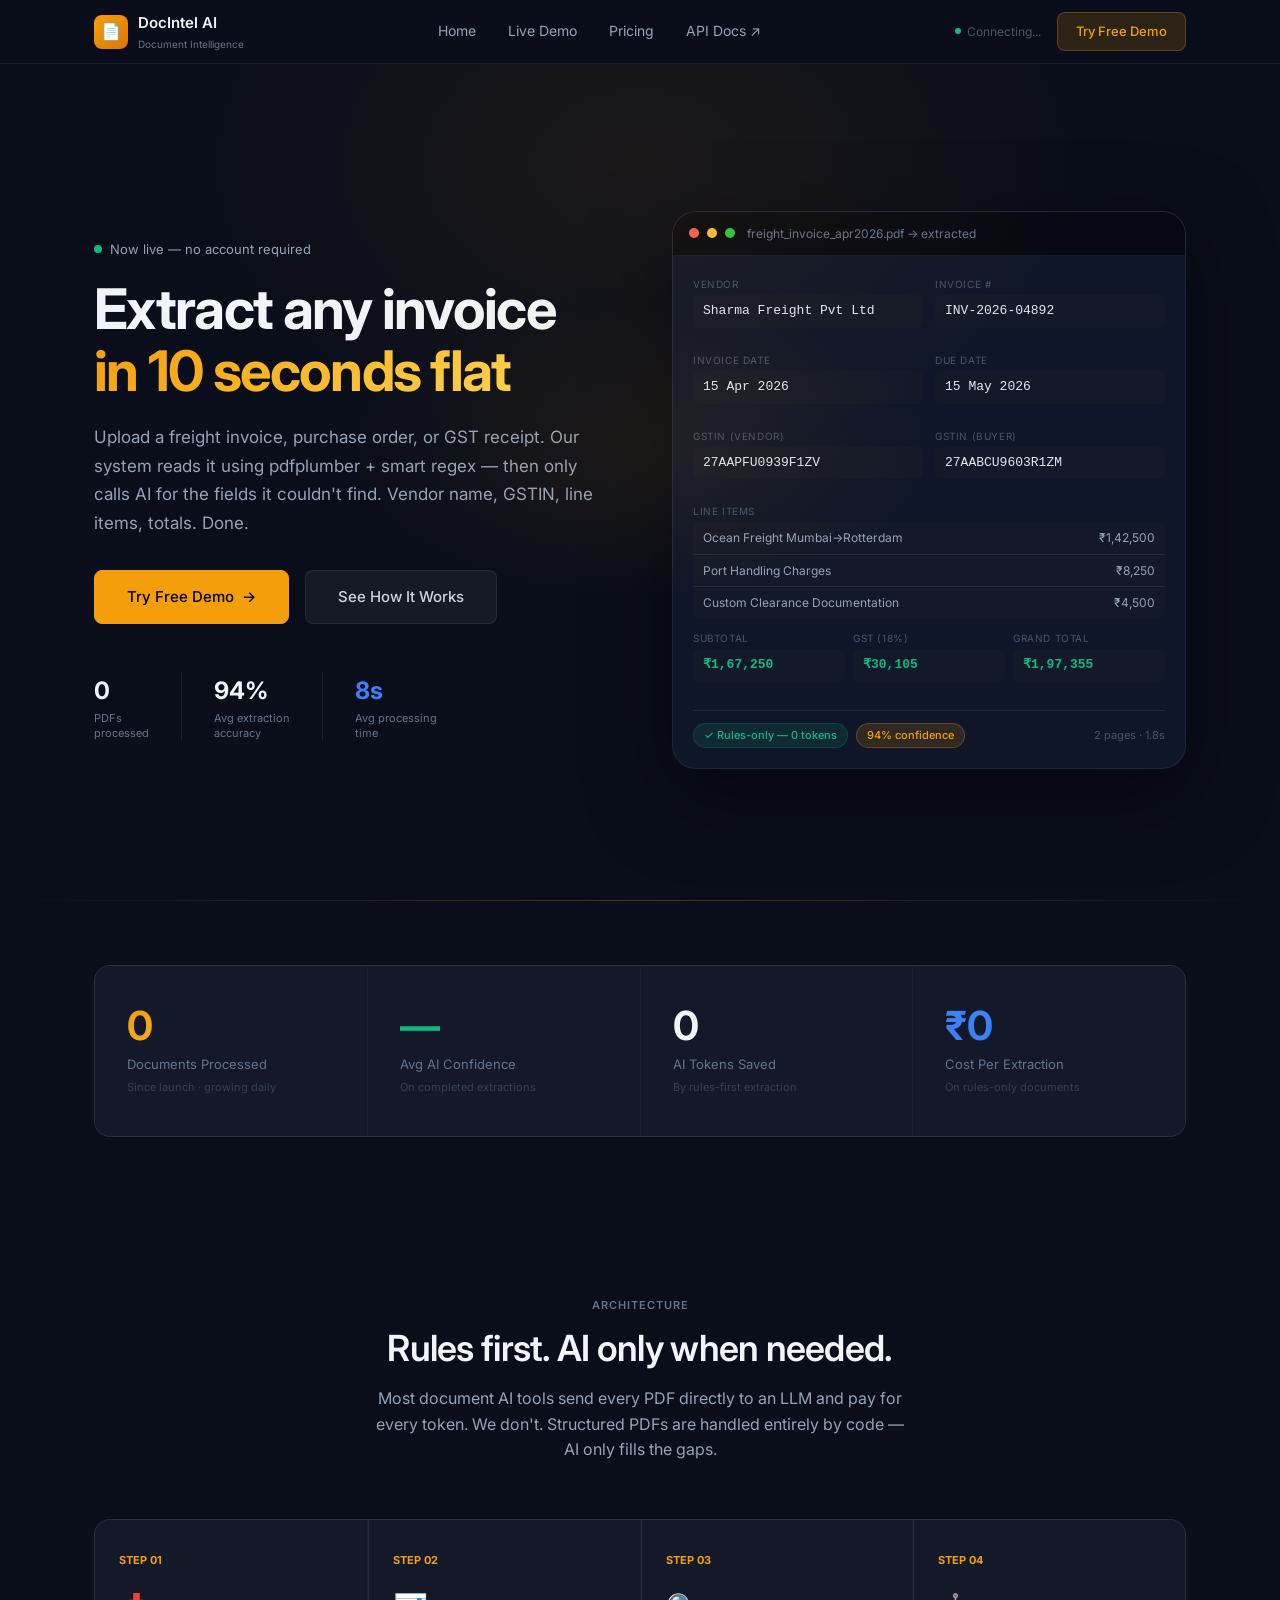
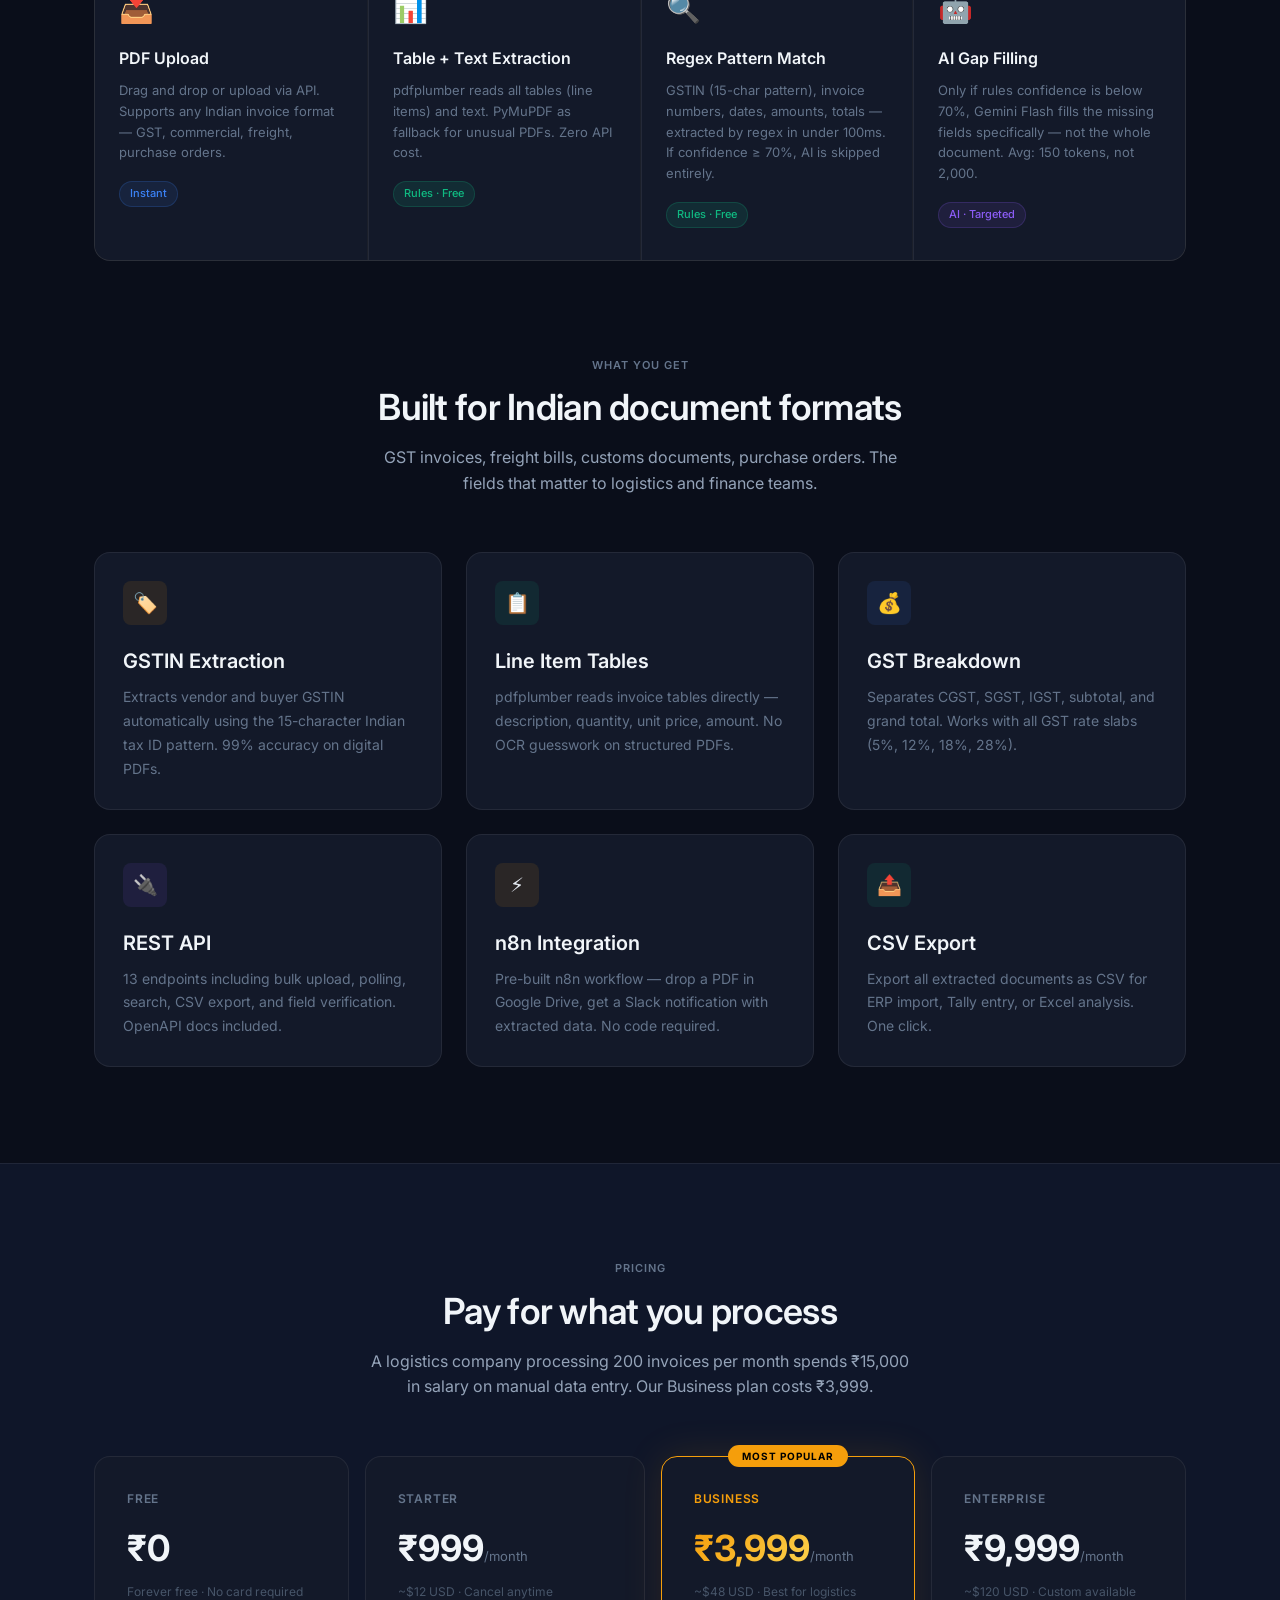
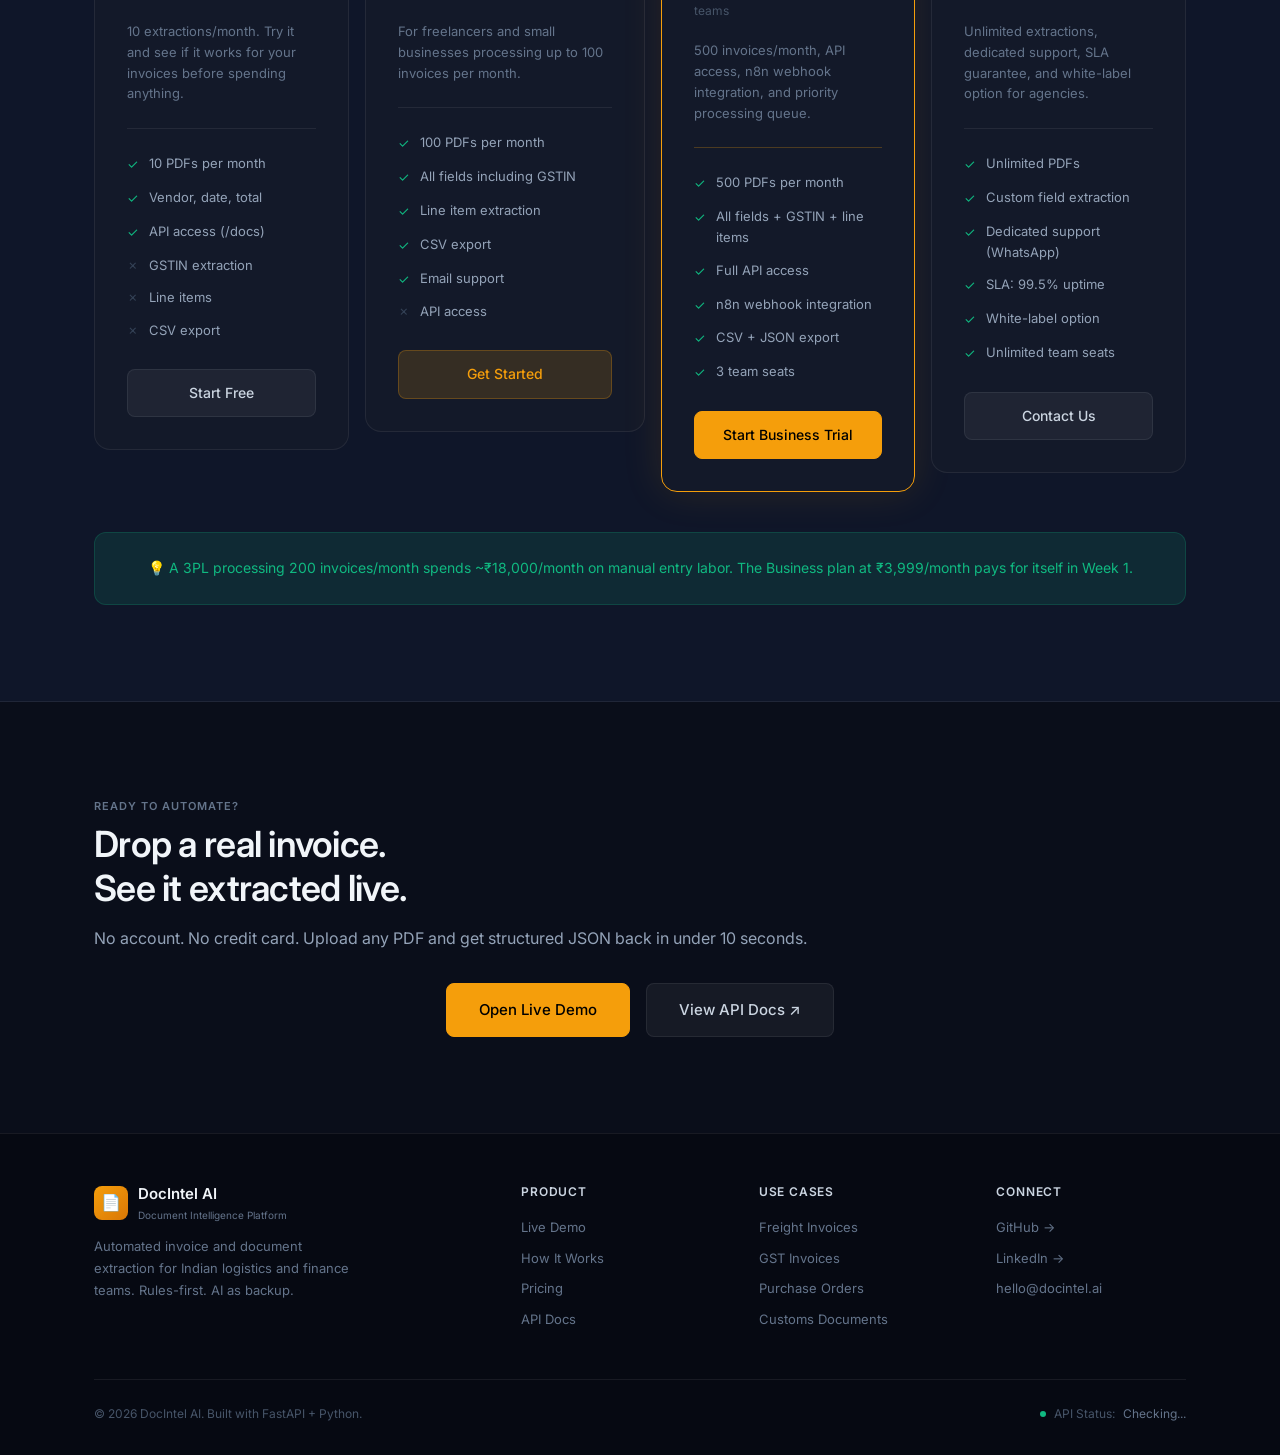
==== commit 6e8d2de0: "Implement AI stats section in index.html Added AI statistics display and fetching script." ====
--- a/index.html
+++ b/index.html
@@ -122,6 +122,19 @@
     .check { color: var(--green-500); flex-shrink: 0; margin-top: 1px; }
     .cross { color: var(--text-700); flex-shrink: 0; }
 
+    <div id="ai-stats" style="display:flex;gap:2rem;align-items:center;padding:1rem;border:1px solid #e0e0e0;border-radius:8px">
+   <div><div style="font-size:11px;color:#888">invoices processed</div>
+       <div style="font-size:24px;font-weight:600" id="stat-total">...</div></div>
+  <div><div style="font-size:11px;color:#888">avg accuracy</div>
+       <div style="font-size:18px;font-weight:600;color:#27ae60" id="stat-conf">...</div></div>
+</div>
+<script>
+  fetch('/stats').then(r=>r.json()).then(d=>{
+    document.getElementById('stat-total').textContent=d.total_documents.toLocaleString();
+    document.getElementById('stat-conf').textContent=d.avg_confidence_pct;
+  });
+</script>
+
     /* ── CTA Banner ──────────────────────────────────────────────────────────── */
     .cta-banner {
       background: linear-gradient(135deg, var(--navy-800), var(--navy-600));
@@ -527,9 +540,9 @@
       </div>
       <div class="footer-col">
         <h5>Connect</h5>
-        <a href="https://github.com/YOUR_USERNAME/ai-document-intelligence" target="_blank">GitHub →</a>
-        <a href="https://linkedin.com/in/YOUR_PROFILE" target="_blank">LinkedIn →</a>
-        <a href="mailto:hello@docintel.ai">hello@docintel.ai</a>
+        <a href="https://github.com/Mayur-Techs/ai-document-intelligence" target="_blank">GitHub →</a>
+        <a href="https://linkedin.com/in/mayur-nilesh-nikumbh-12652b330" target="_blank">LinkedIn →</a>
+        <a href="mailto:mayurnn.12@gmail.com">hello@docintel.ai</a>
       </div>
     </div>
     <div class="footer-bottom">
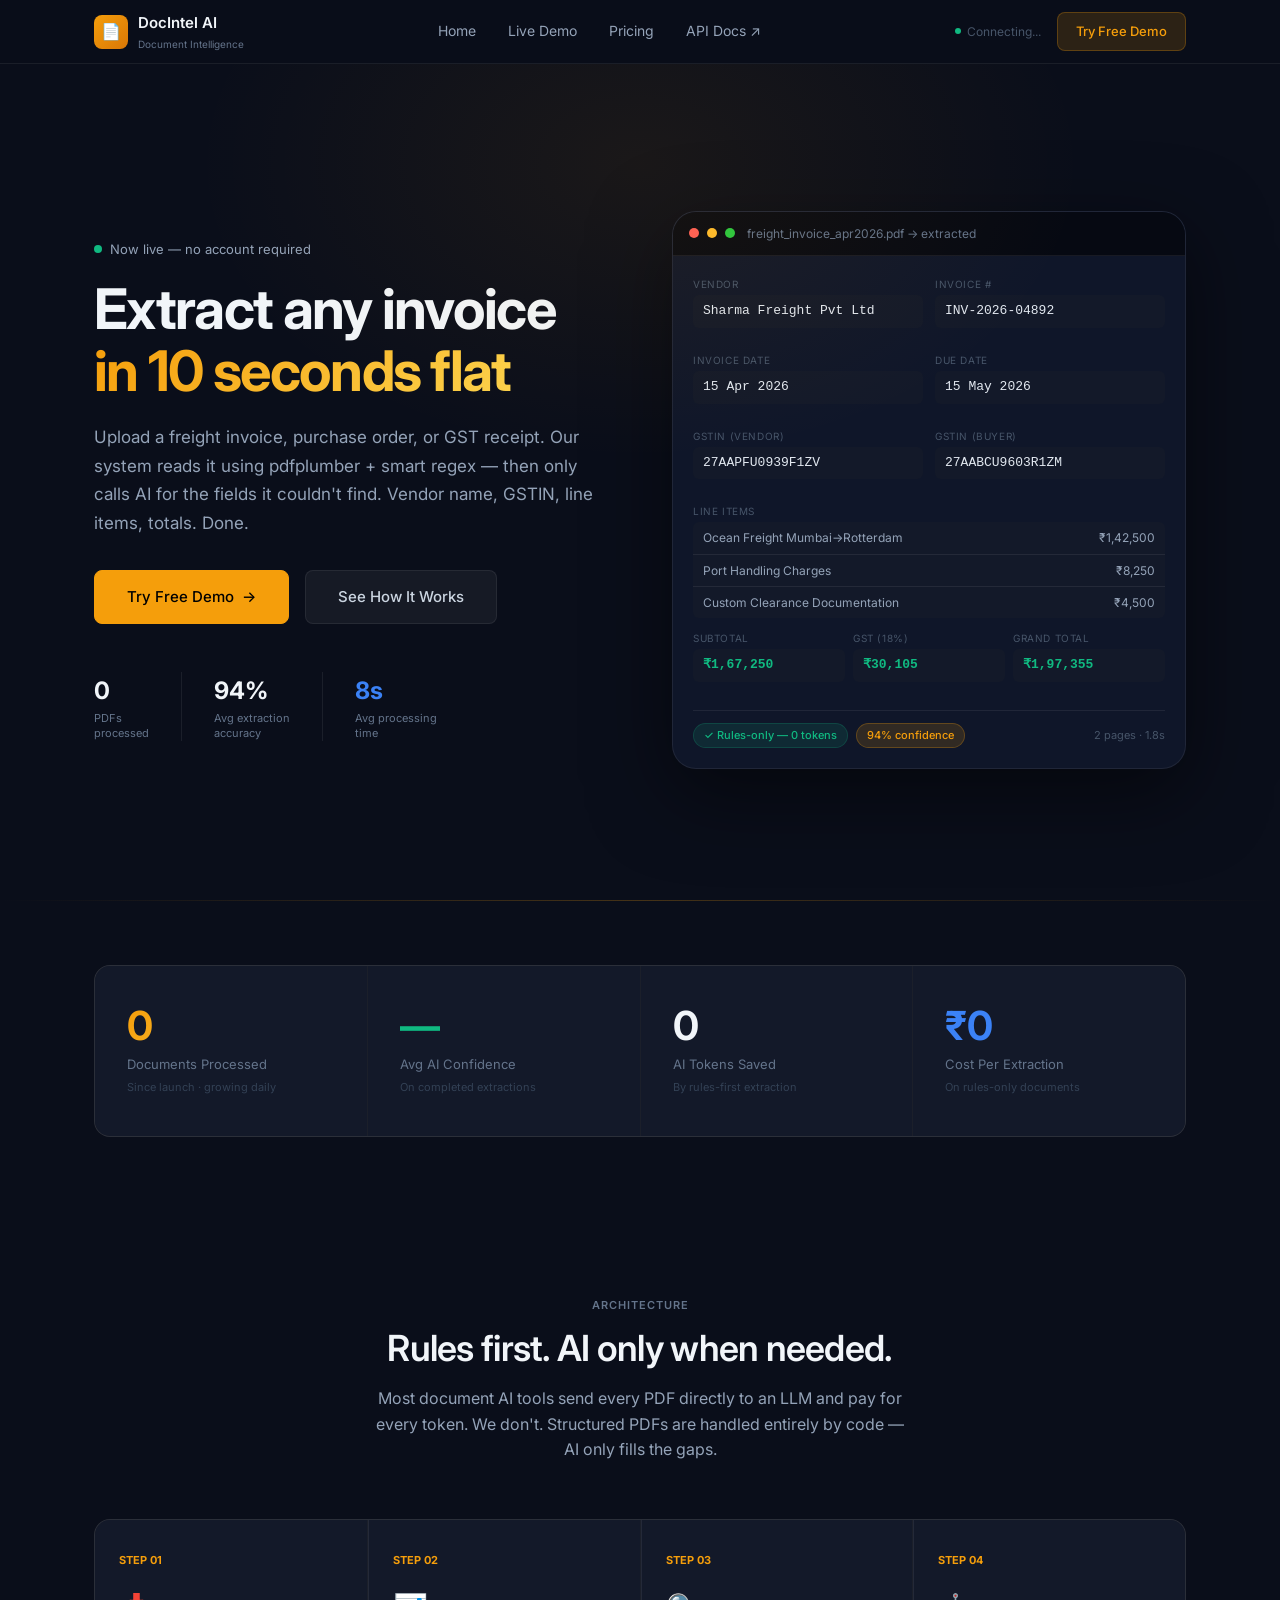
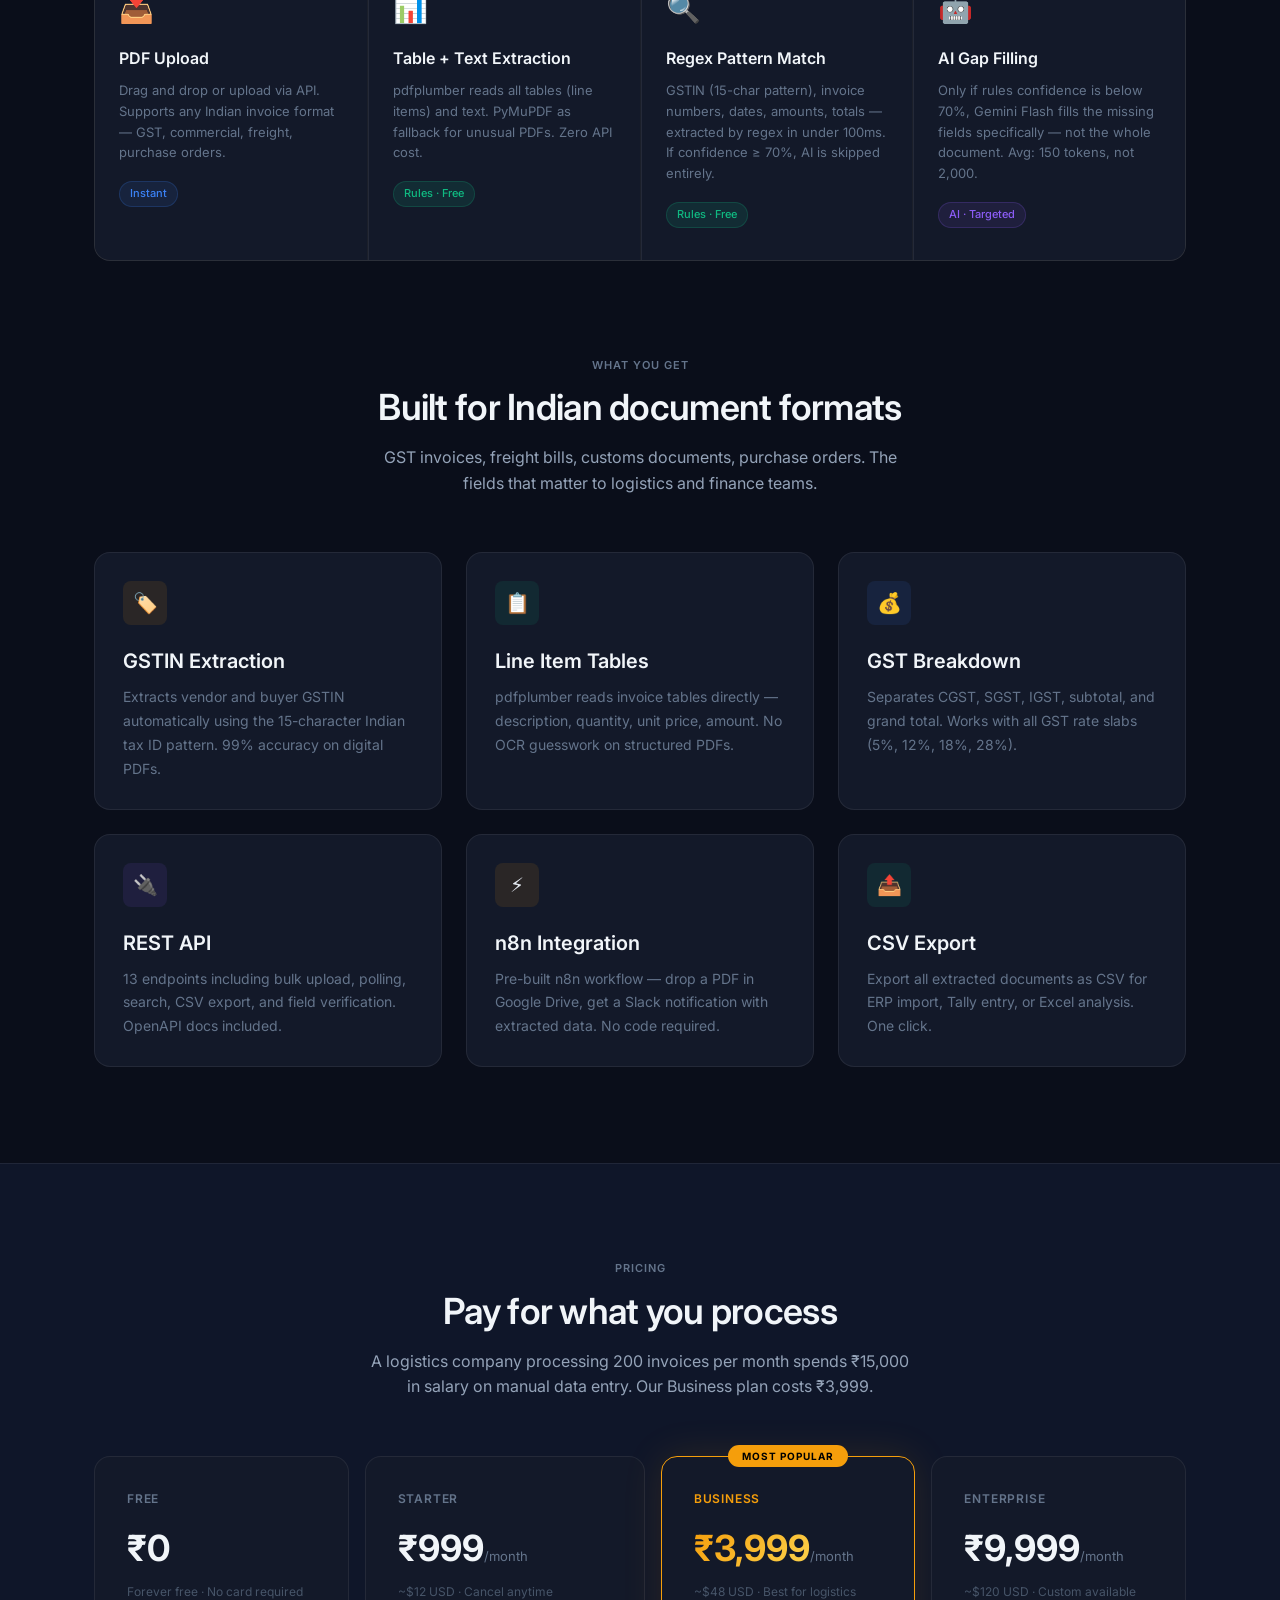
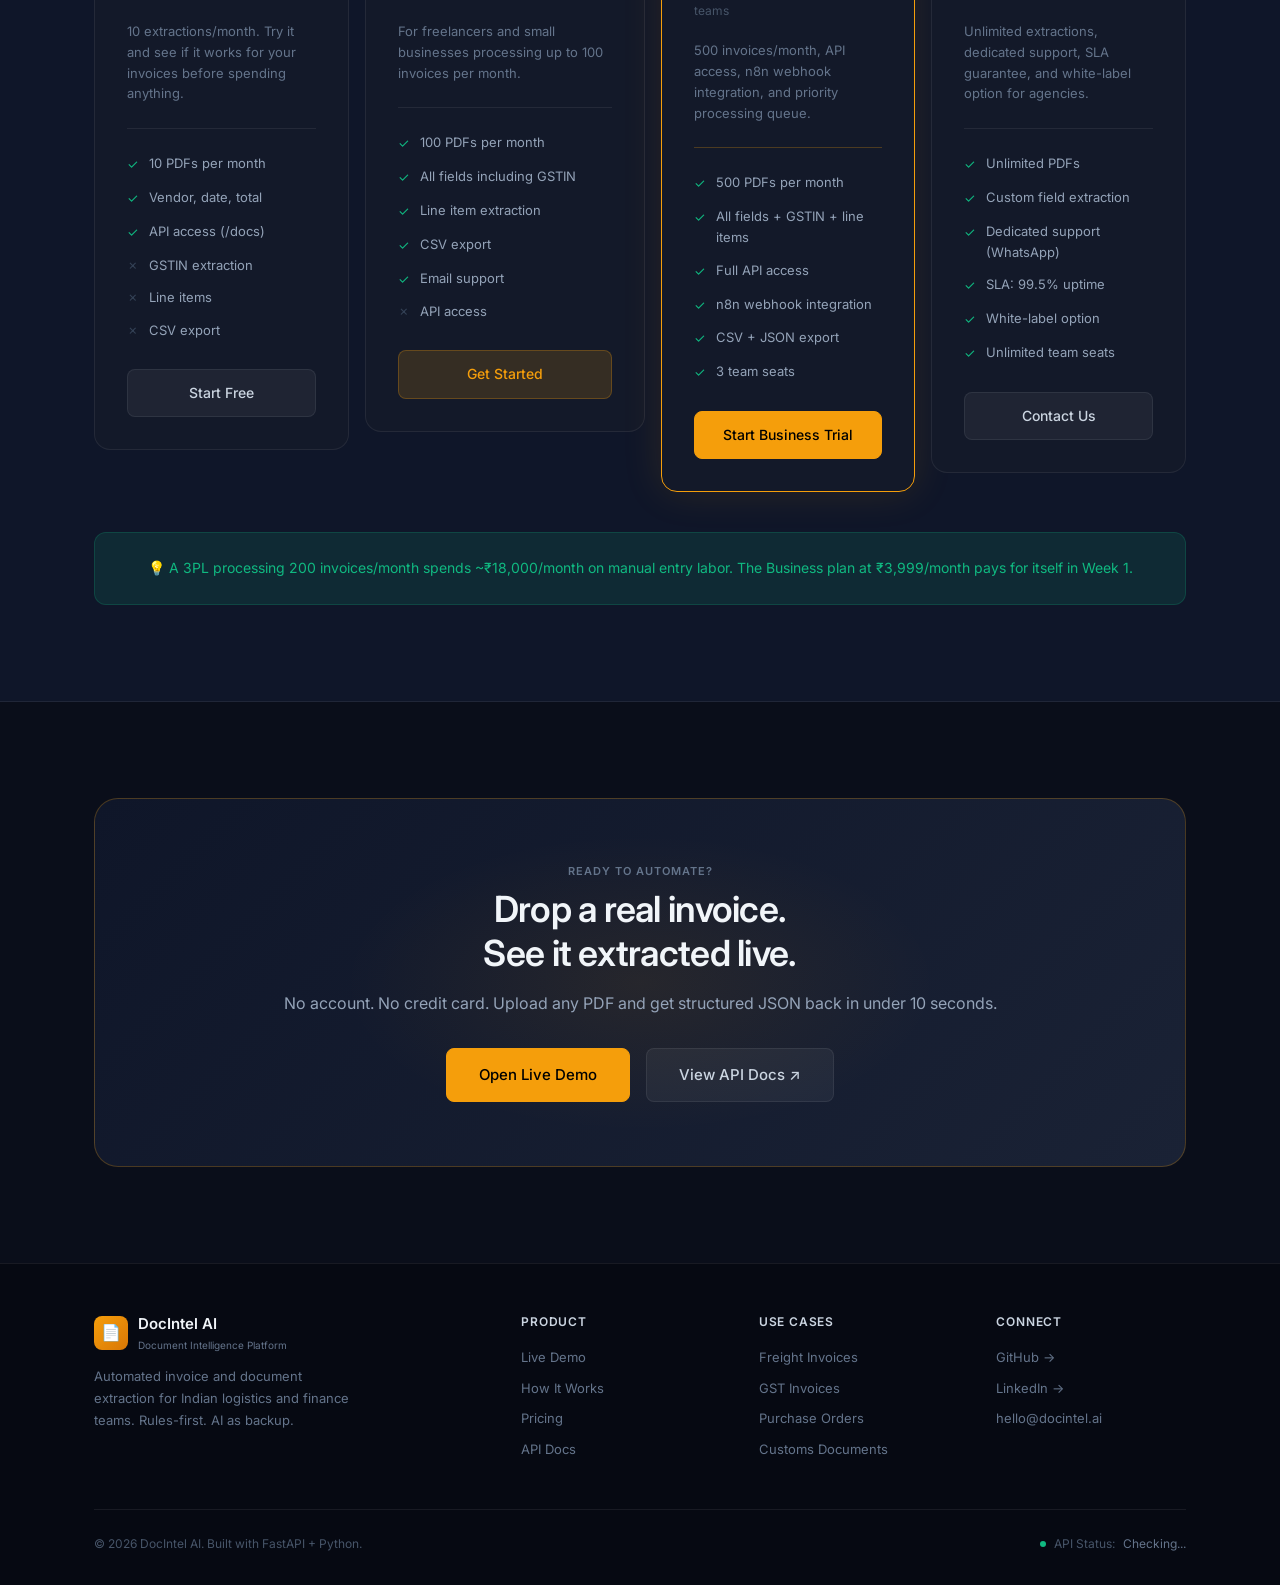
==== commit c1dab225: "Remove AI stats section and update confidence retrieval" ====
--- a/index.html
+++ b/index.html
@@ -122,18 +122,6 @@
     .check { color: var(--green-500); flex-shrink: 0; margin-top: 1px; }
     .cross { color: var(--text-700); flex-shrink: 0; }
 
-    <div id="ai-stats" style="display:flex;gap:2rem;align-items:center;padding:1rem;border:1px solid #e0e0e0;border-radius:8px">
-   <div><div style="font-size:11px;color:#888">invoices processed</div>
-       <div style="font-size:24px;font-weight:600" id="stat-total">...</div></div>
-  <div><div style="font-size:11px;color:#888">avg accuracy</div>
-       <div style="font-size:18px;font-weight:600;color:#27ae60" id="stat-conf">...</div></div>
-</div>
-<script>
-  fetch('/stats').then(r=>r.json()).then(d=>{
-    document.getElementById('stat-total').textContent=d.total_documents.toLocaleString();
-    document.getElementById('stat-conf').textContent=d.avg_confidence_pct;
-  });
-</script>
 
     /* ── CTA Banner ──────────────────────────────────────────────────────────── */
     .cta-banner {
@@ -561,7 +549,7 @@
     try {
       const stats = await DocAPI.fetchStats();
       const total = stats.total_documents || 0;
-      const conf = stats.avg_ai_confidence ? Math.round(stats.avg_ai_confidence * 100) + '%' : '94%';
+      const conf = stats.avg_confidence_pct || '94%';
       const saved = total > 0 ? Math.round(total * 1700).toLocaleString() : '0';
 
       document.getElementById('stat-docs').textContent = total > 0 ? total.toLocaleString() : '0';
